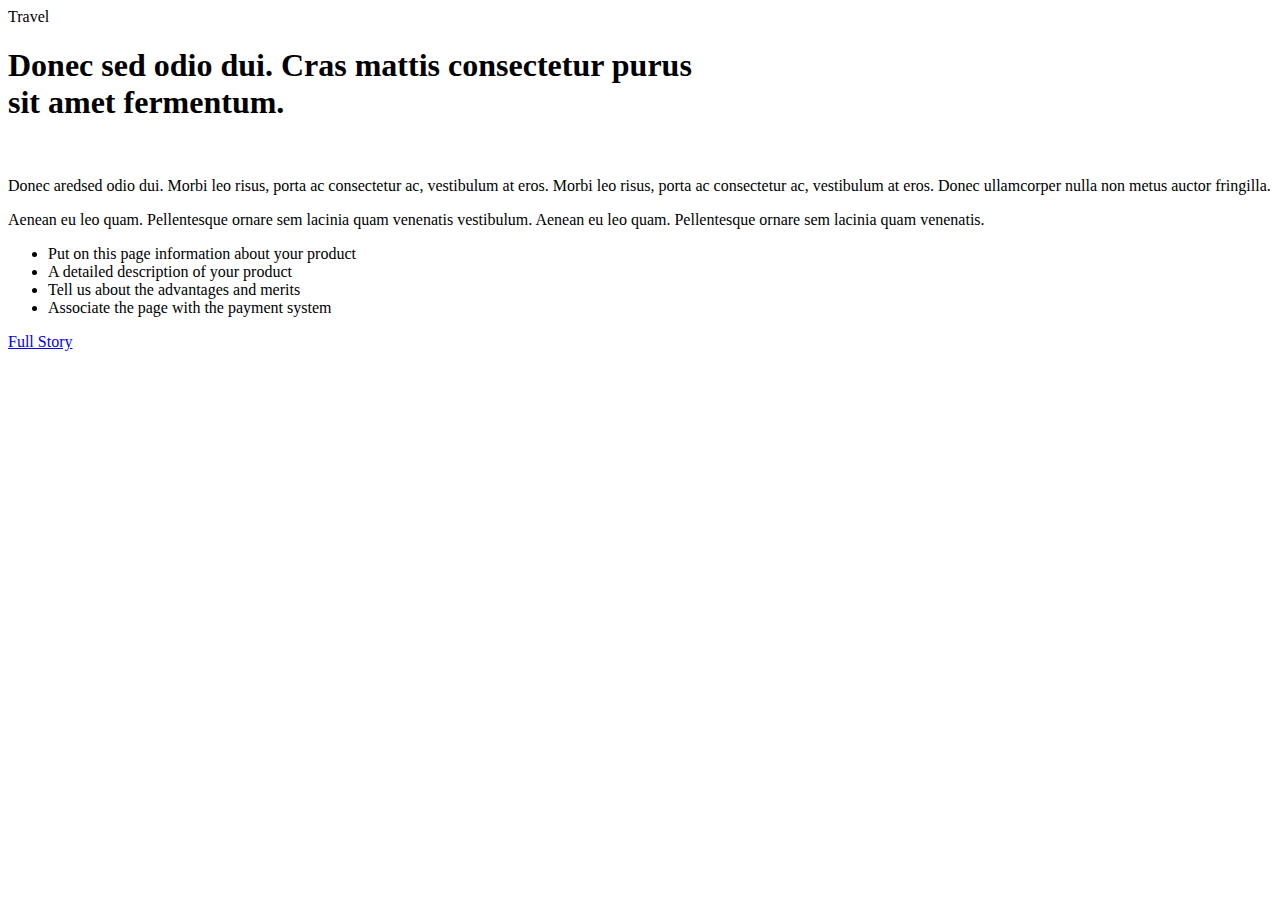
==== index.html @ 9d0a8c53 "fixed" ====
<!-- Сообщаем браузеру как стоит обрабатывать эту страницу -->
<!DOCTYPE html>
<!-- Оболочка документа, указываем язык содержимого -->
<html lang="ru">
<!-- Заголовок страницы, контейнер для других важных данных (не отображается) -->
<head>
    <!-- Заголовок страницы в браузере -->
    <title>Page</title>
    <!-- Подключаем CSS -->
    <link rel="stylesheet" href="css/style.css"/>
    <!-- Кодировка страницы -->
    <meta http-equiv="Content-type" content="text/html;charset=UTF-8"/>
</head>
<!-- Отображаемое тело страницы -->
<body>
<div class="content">
    <div class="content-top">
        <div class="content-top-category">Travel</div>
        <h1 class="content-top-title">Donec sed odio dui. Cras mattis consectetur purus <br> sit amet fermentum.</h1>

    </div>
    <div class="content-image">
        <img src="img/light_man_copy_26.jpg" alt="">
    </div>
    <div class="content-bottom">
        <div class="content-bottom-info">
            <div class="content-bottom-text">
                <p>Donec aredsed odio dui. Morbi leo risus, porta ac consectetur ac, vestibulum at eros. Morbi leo
                    risus, porta ac consectetur ac, vestibulum at eros. Donec ullamcorper nulla non metus auctor
                    fringilla.</p>

                <p>Aenean eu leo quam. Pellentesque ornare sem lacinia quam venenatis vestibulum. Aenean eu leo quam.
                    Pellentesque ornare sem lacinia quam venenatis.</p>
            </div>
            <div class="content-bottom-info-list">
                <ul>
                    <li>Put on this page information about your product</li>
                    <li>A detailed description of your product</li>
                    <li>Tell us about the advantages and merits</li>
                    <li><span> Associate the page with the payment system </span></li>
                </ul>
                <!--			кнопка с иконкой и текстом-->
            </div>
            <a target="blank" href="http://google.com" class="content-bottom-info-link">
                <span>Full Story</span>
            </a>
        </div>
    </div>
</div>
</body>
</html>
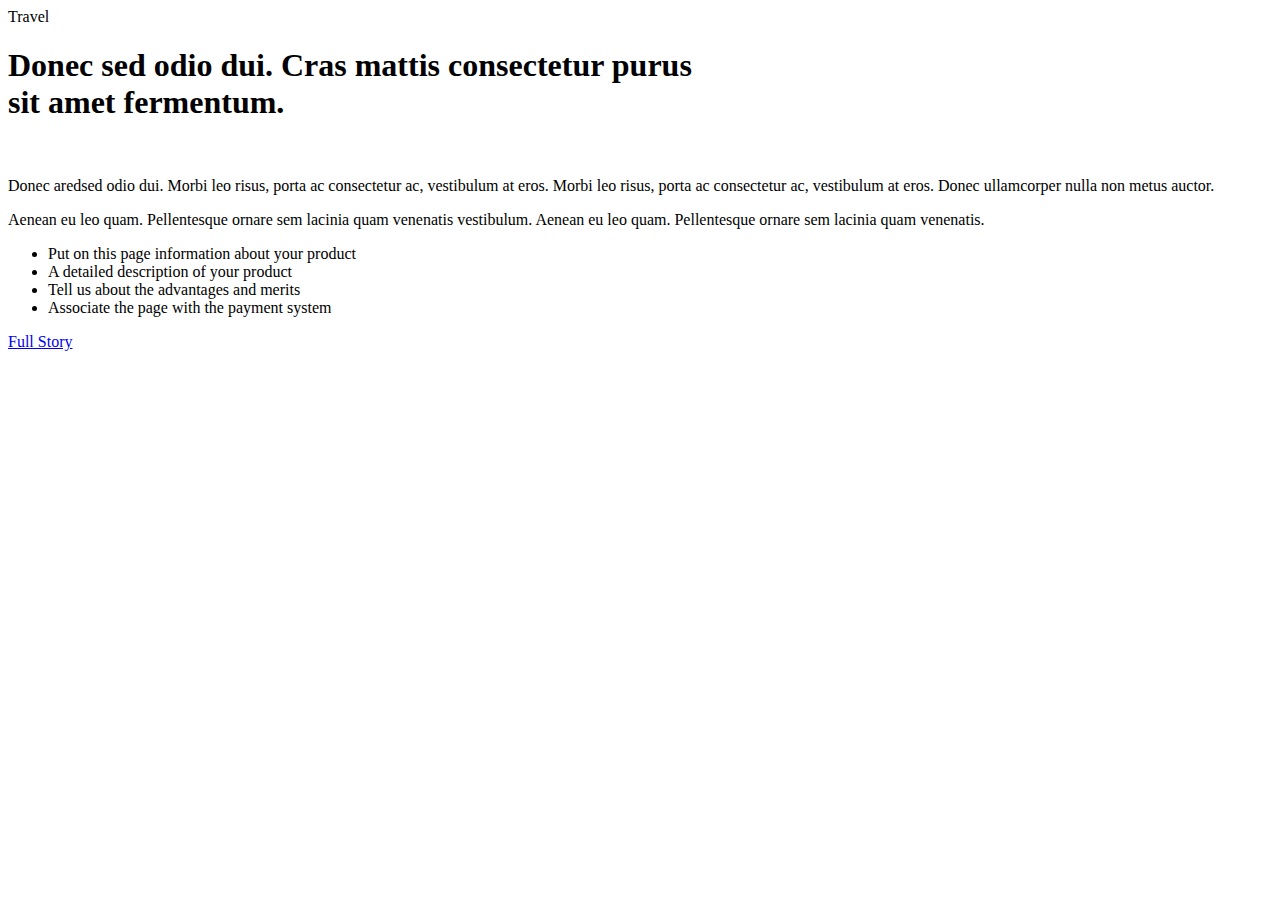
==== commit 6ff41190: "refactor" ====
--- a/index.html
+++ b/index.html
@@ -26,8 +26,7 @@
         <div class="content-bottom-info">
             <div class="content-bottom-text">
                 <p>Donec aredsed odio dui. Morbi leo risus, porta ac consectetur ac, vestibulum at eros. Morbi leo
-                    risus, porta ac consectetur ac, vestibulum at eros. Donec ullamcorper nulla non metus auctor
-                    fringilla.</p>
+                    risus, porta ac consectetur ac, vestibulum at eros. Donec ullamcorper nulla non metus auctor.</p>
 
                 <p>Aenean eu leo quam. Pellentesque ornare sem lacinia quam venenatis vestibulum. Aenean eu leo quam.
                     Pellentesque ornare sem lacinia quam venenatis.</p>
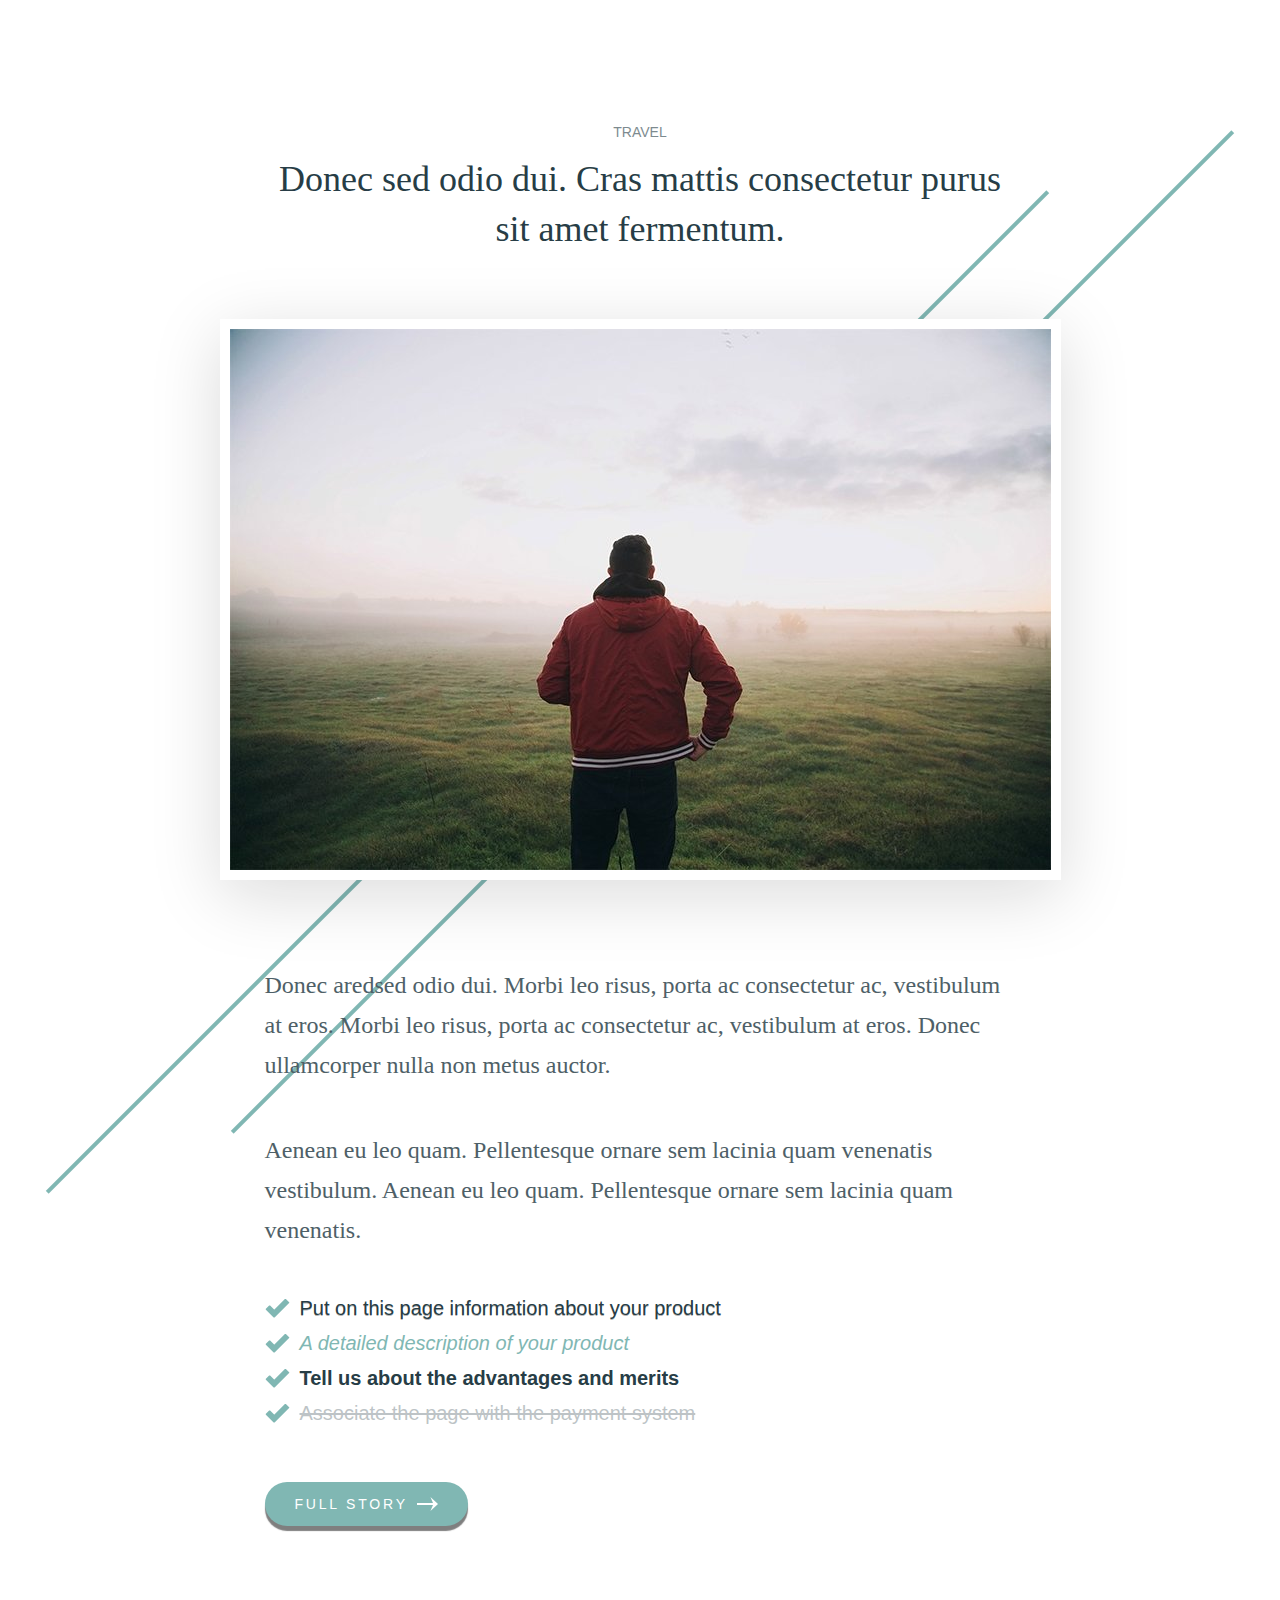
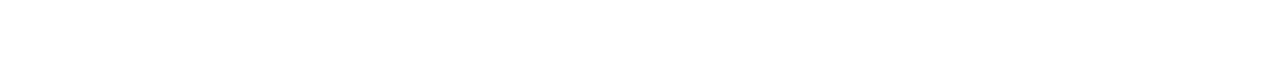
==== commit 7dee79ef: "bg fixed" ====
--- a/index.html
+++ b/index.html
@@ -20,7 +20,7 @@
 
     </div>
     <div class="content-image">
-        <img src="img/light_man_copy_26.jpg" alt="">
+        <img src="light_man_copy_26.jpg" alt="">
     </div>
     <div class="content-bottom">
         <div class="content-bottom-info">
--- a/css/style.css
+++ b/css/style.css
@@ -0,0 +1,204 @@
+/*Обнуление*/
+* {
+    padding: 0;
+    margin: 0;
+    border: 0;
+}
+
+*, *:before, *:after {
+    -moz-box-sizing: border-box;
+    -webkit-box-sizing: border-box;
+    box-sizing: border-box;
+}
+
+:focus, :active {
+    outline: none;
+}
+
+a:focus, a:active {
+    outline: none;
+}
+
+nav, footer, header, aside {
+    display: block;
+}
+
+html, body {
+    height: 100%;
+    width: 100%;
+    font-size: 100%;
+    line-height: 1;
+    font-size: 14px;
+    -ms-text-size-adjust: 100%;
+    -moz-text-size-adjust: 100%;
+    -webkit-text-size-adjust: 100%;
+}
+
+input, button, textarea {
+    font-family: inherit;
+}
+
+input::-ms-clear {
+    display: none;
+}
+
+button {
+    cursor: pointer;
+}
+
+button::-moz-focus-inner {
+    padding: 0;
+    border: 0;
+}
+
+a, a:visited {
+    text-decoration: none;
+}
+
+a:hover {
+    text-decoration: none;
+}
+
+ul li {
+    list-style: none;
+}
+
+img {
+    vertical-align: top;
+}
+
+h1, h2, h3, h4, h5, h6 {
+    font-size: inherit;
+    font-weight: inherit;
+}
+
+/*--------------------*/
+body {
+    background: url("/ellipse_1_copy_4.png") 50% 130px no-repeat;
+}
+
+.content {
+    padding: 125px 0 137px 0;
+    max-width: 841px;
+    margin: 0 auto;
+}
+
+.content-top {
+    text-align: center;
+    margin: 0 0 65px 0;
+}
+
+.content-top-category {
+    opacity: 0.6;
+    font-family: Arial, "Helvetica Neue", Helvetica, sans-serif;
+    font-size: 14px;
+    text-transform: uppercase;
+    color: #273d46;
+    margin: 0 0 15px 0;
+}
+
+.content-top-title {
+    font-family: Georgia, 'Times New Roman', Times, serif;
+    font-size: 36px;
+    line-height: 50px;
+    font-weight: 400;
+    color: #273d46;
+}
+
+.content-image {
+    box-shadow: 0px 15px 65px 0px rgba(15, 16, 16, 0.15);
+    background-color: #fff;
+    padding: 10px;
+    margin: 0 0 85px 0;
+}
+
+/*картинка не шире 100% родителя (чтобы другая картинка не сломала верстку)*/
+.content-image-item img {
+    max-width: 100%;
+}
+
+.content-bottom {
+    /*внутренний отступ слева/спара*/
+    padding: 0 45px;
+}
+
+.content-bottom-text {
+    font-size: 24px;
+    line-height: 40px;
+    color: #4e6067;
+    margin:  0 0 48px 0;
+}
+.content-bottom-text p {
+    margin: 0 0 45px 0;
+}
+.content-bottom-text p:last-child{
+    margin: 0;
+}
+
+.content-bottom-info {
+
+}
+.content-bottom-info-list{
+    margin: 0 0 59px 0;
+}
+
+.content-bottom-info-list li {
+    font-family: Arial, "Helvetica Neue", Helvetica, sans-serif;
+    font-size: 20px;
+    margin:  0 0 15px 0;
+    background: url("/check_icon_37.png") left no-repeat;
+    padding: 0 0 0 35px;
+}
+.content-bottom-info-list li:last-child{
+    margin: 0;
+}
+.content-bottom-info-list li:nth-child(1){
+    text-shadow: 0px 1px 0px rgba(0,0,0,0.3);
+    color: #273d46;
+}
+.content-bottom-info-list li:nth-child(2){
+    font-style: italic;
+    color: #80b7b3;
+}
+.content-bottom-info-list li:nth-child(3){
+    font-weight: 700;
+    color: #273d46;
+}
+.content-bottom-info-list li:nth-child(4){
+    text-decoration: line-through;
+    color: #273d46;
+}
+.content-bottom-info-list li:nth-child(4) span{
+    opacity: 0.3;
+}
+
+.content-bottom-info-link {
+    /*добавляем для того, чтобы на строчный тэг действовали свойства блочных элементов*/
+    display: inline-block;
+    border-radius: 24px;
+    height: 44px;
+    line-height: 44px;
+    -webkit-box-shadow: 0px 5px 1px rgba(0,0,0,0.5);
+    box-shadow: 0px 5px 1px rgba(0,0,0,0.5);
+    padding: 0 30px;
+    background-color: #80b7b3;
+    font-family: Arial, "Helvetica Neue", Helvetica, sans-serif;
+    font-size: 14px;
+    text-transform: uppercase;
+    letter-spacing: 2.8px;
+    color: #ffffff;
+}
+.content-bottom-info-link span{
+    background: url("/shape_2_9.png") right no-repeat;
+    padding: 0 30px 0 0;
+}
+.content-bottom-info-link:hover{
+    background-color: #612529;
+}
+.content-bottom-info-link:active{
+    position: relative;
+    top: 3px;
+    -webkit-box-shadow: 0px 2px 1px rgba(0,0,0,0.5);
+    box-shadow:0px 2px 1px rgba(0,0,0,0.5) ;
+}
+
